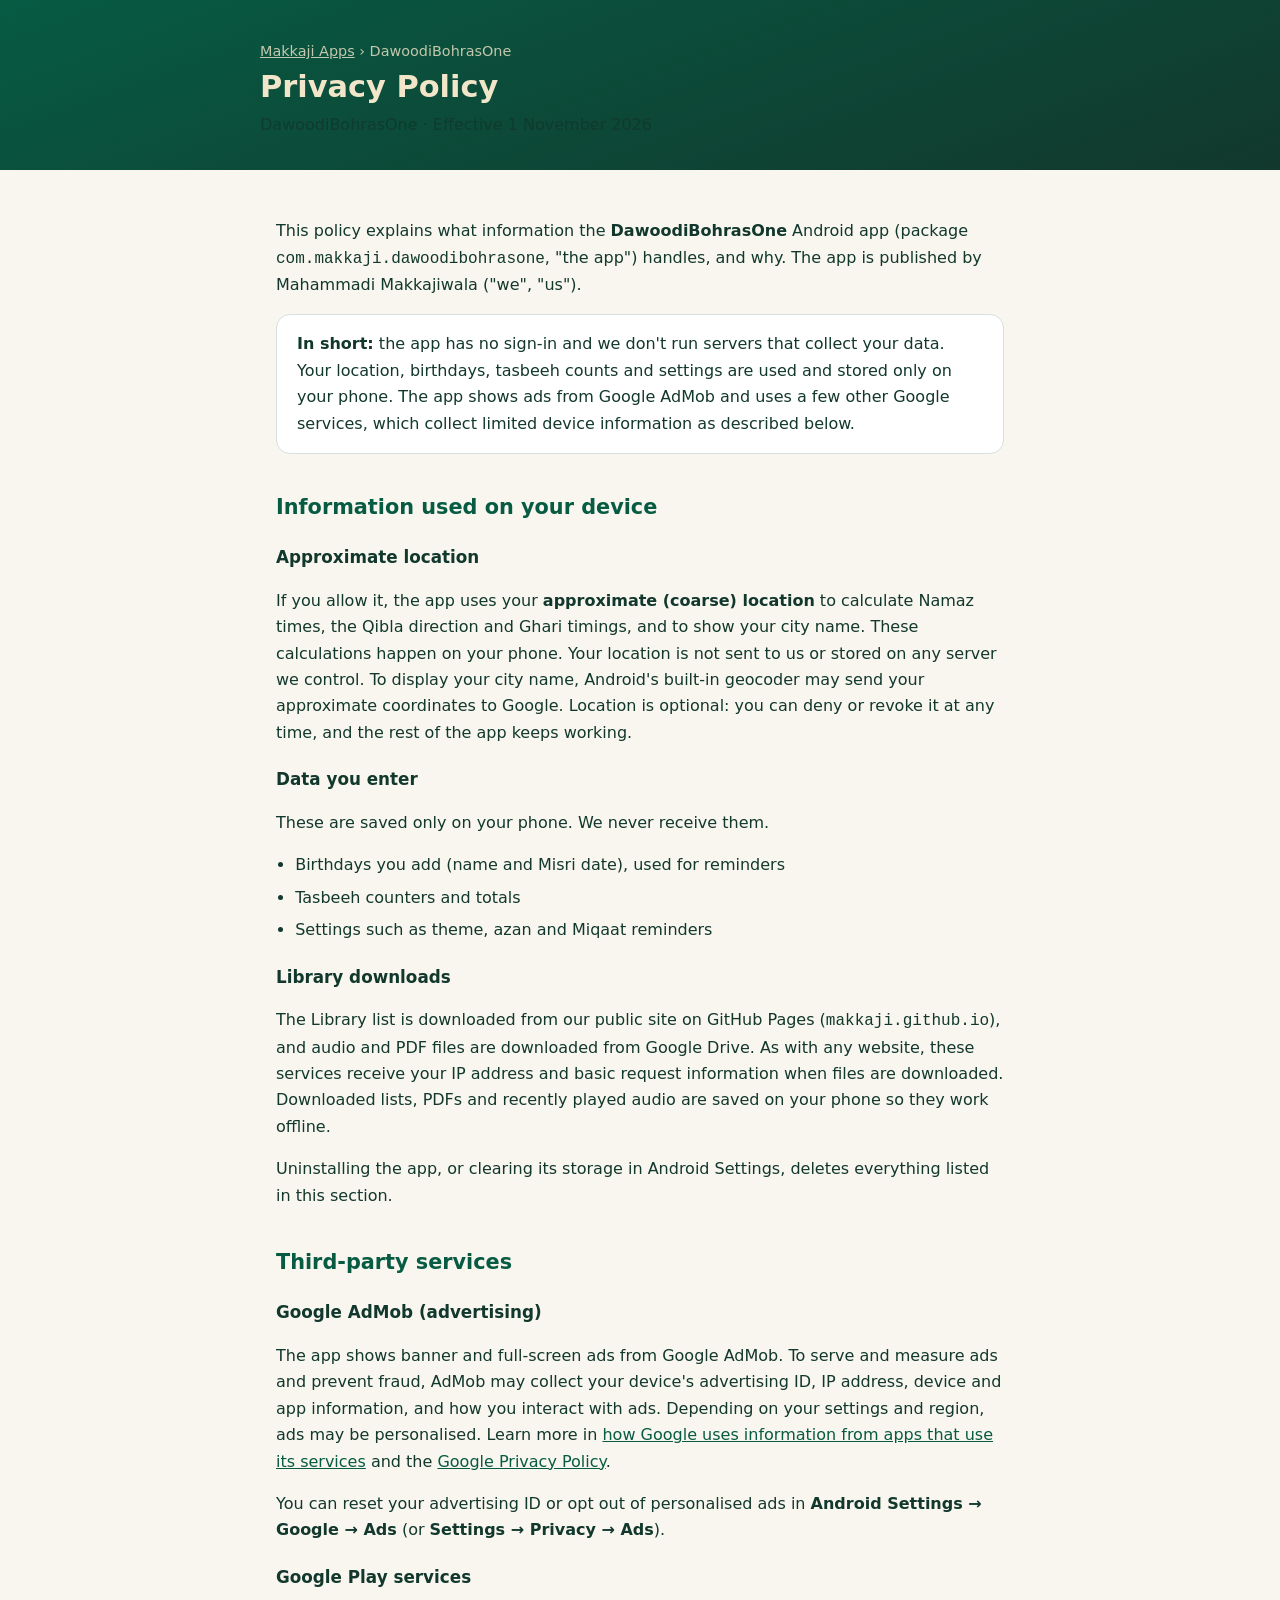
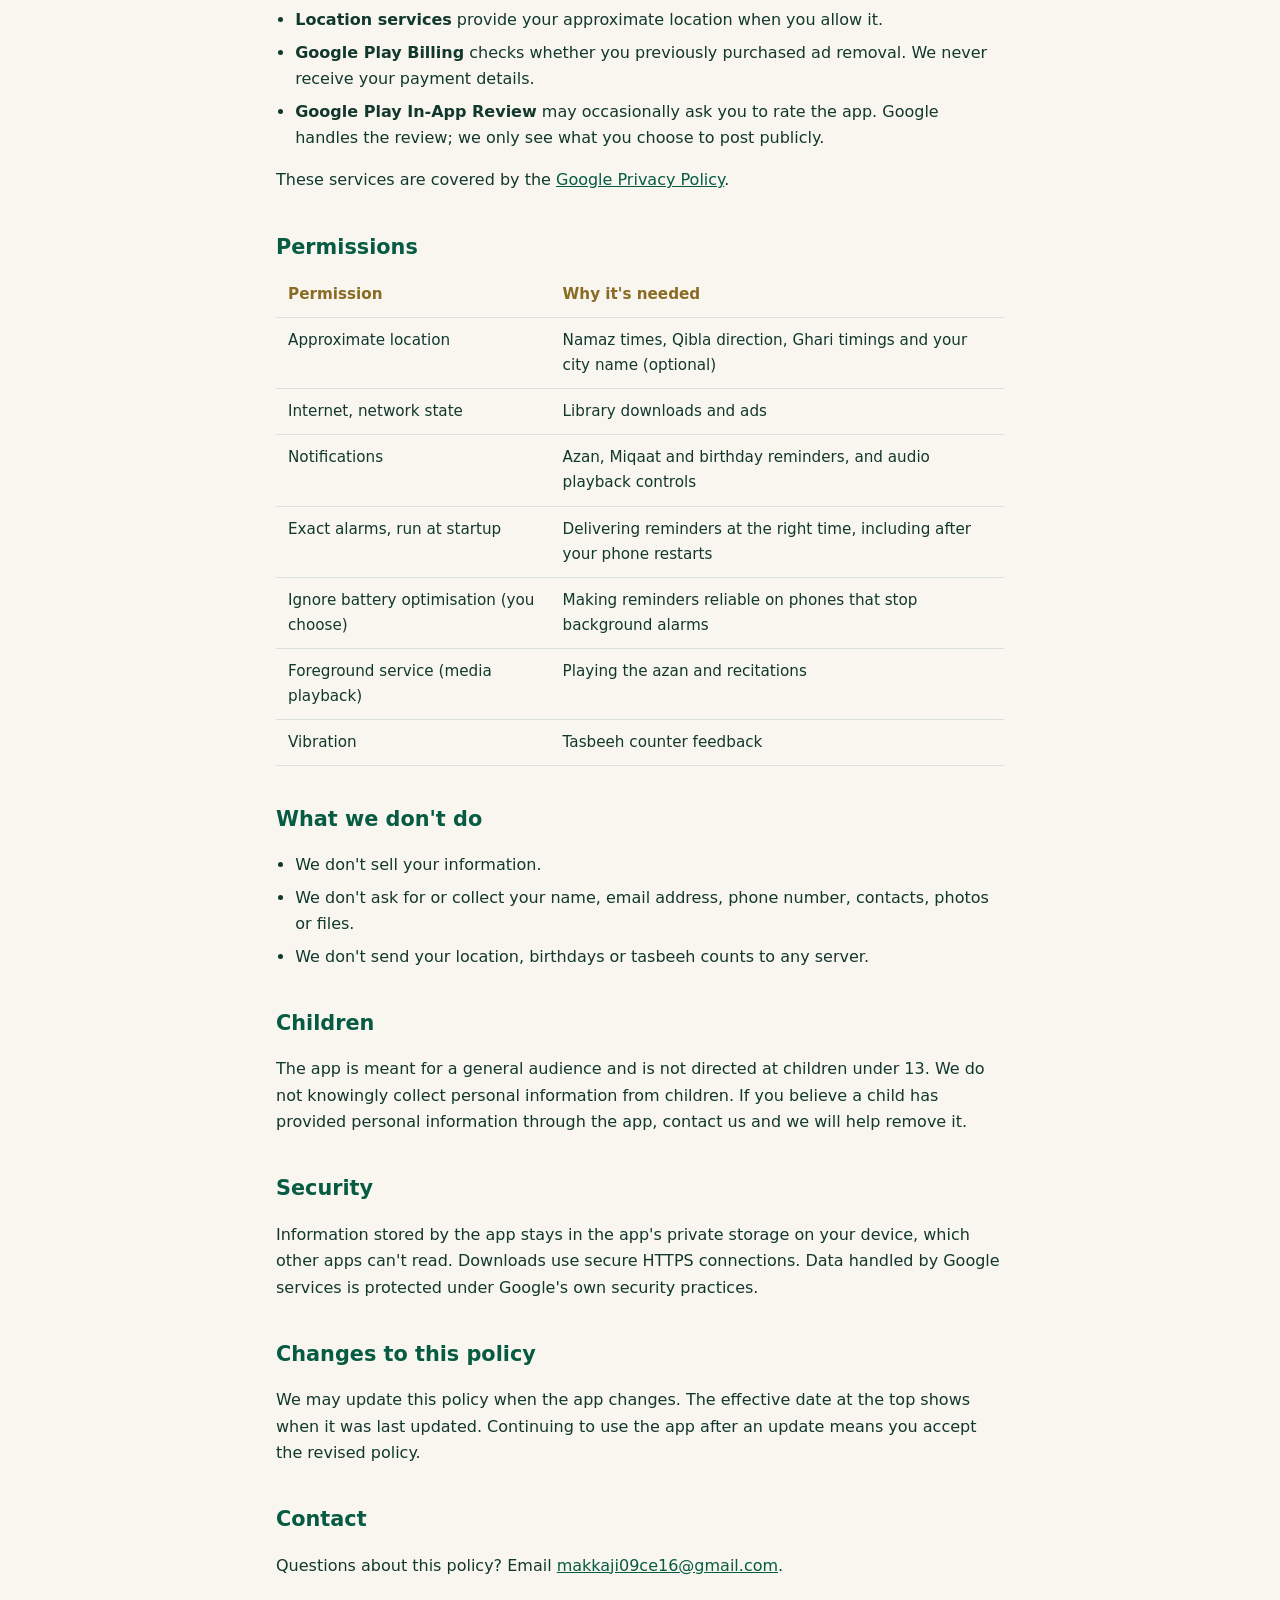
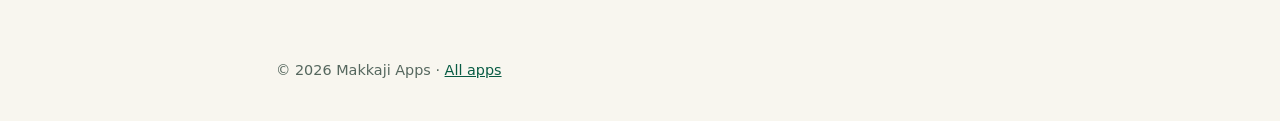
==== dawoodibohrasone/privacy-policy/index.html @ fe1853b0 "init" ====
<!doctype html>
<html lang="en">
<head>
  <meta charset="utf-8">
  <meta name="viewport" content="width=device-width, initial-scale=1">
  <title>Privacy Policy – DawoodiBohrasOne</title>
  <meta name="description" content="Privacy policy for the DawoodiBohrasOne Android app.">
  <link rel="stylesheet" href="../../assets/style.css">
</head>
<body>
  <header>
    <div class="wrap">
      <div class="crumb"><a href="../../">Makkaji Apps</a> › DawoodiBohrasOne</div>
      <h1>Privacy Policy</h1>
      <p>DawoodiBohrasOne · Effective 1 November 2026</p>
    </div>
  </header>

  <main>
    <p>
      This policy explains what information the <strong>DawoodiBohrasOne</strong> Android app
      (package <code>com.makkaji.dawoodibohrasone</code>, "the app") handles, and why. The app is
      published by Mahammadi Makkajiwala ("we", "us").
    </p>

    <div class="card">
      <strong>In short:</strong> the app has no sign-in and we don't run servers that collect your data.
      Your location, birthdays, tasbeeh counts and settings are used and stored only on your phone.
      The app shows ads from Google AdMob and uses a few other Google services, which collect limited
      device information as described below.
    </div>

    <h2>Information used on your device</h2>

    <h3>Approximate location</h3>
    <p>
      If you allow it, the app uses your <strong>approximate (coarse) location</strong> to calculate Namaz
      times, the Qibla direction and Ghari timings, and to show your city name. These calculations happen
      on your phone. Your location is not sent to us or stored on any server we control. To display your
      city name, Android's built-in geocoder may send your approximate coordinates to Google. Location is
      optional: you can deny or revoke it at any time, and the rest of the app keeps working.
    </p>

    <h3>Data you enter</h3>
    <p>These are saved only on your phone. We never receive them.</p>
    <ul>
      <li>Birthdays you add (name and Misri date), used for reminders</li>
      <li>Tasbeeh counters and totals</li>
      <li>Settings such as theme, azan and Miqaat reminders</li>
    </ul>

    <h3>Library downloads</h3>
    <p>
      The Library list is downloaded from our public site on GitHub Pages
      (<code>makkaji.github.io</code>), and audio and PDF files are downloaded from Google Drive. As with
      any website, these services receive your IP address and basic request information when files are
      downloaded. Downloaded lists, PDFs and recently played audio are saved on your phone so they work
      offline.
    </p>

    <p>
      Uninstalling the app, or clearing its storage in Android Settings, deletes everything listed in this
      section.
    </p>

    <h2>Third-party services</h2>

    <h3>Google AdMob (advertising)</h3>
    <p>
      The app shows banner and full-screen ads from Google AdMob. To serve and measure ads and prevent
      fraud, AdMob may collect your device's advertising ID, IP address, device and app information, and
      how you interact with ads. Depending on your settings and region, ads may be personalised. Learn more
      in <a href="https://policies.google.com/technologies/ads">how Google uses information from apps that use its services</a>
      and the <a href="https://policies.google.com/privacy">Google Privacy Policy</a>.
    </p>
    <p>
      You can reset your advertising ID or opt out of personalised ads in
      <strong>Android Settings → Google → Ads</strong> (or <strong>Settings → Privacy → Ads</strong>).
    </p>

    <h3>Google Play services</h3>
    <ul>
      <li><strong>Location services</strong> provide your approximate location when you allow it.</li>
      <li><strong>Google Play Billing</strong> checks whether you previously purchased ad removal. We never receive your payment details.</li>
      <li><strong>Google Play In-App Review</strong> may occasionally ask you to rate the app. Google handles the review; we only see what you choose to post publicly.</li>
    </ul>
    <p>These services are covered by the <a href="https://policies.google.com/privacy">Google Privacy Policy</a>.</p>

    <h2>Permissions</h2>
    <div class="table-wrap">
      <table>
        <tr><th>Permission</th><th>Why it's needed</th></tr>
        <tr><td>Approximate location</td><td>Namaz times, Qibla direction, Ghari timings and your city name (optional)</td></tr>
        <tr><td>Internet, network state</td><td>Library downloads and ads</td></tr>
        <tr><td>Notifications</td><td>Azan, Miqaat and birthday reminders, and audio playback controls</td></tr>
        <tr><td>Exact alarms, run at startup</td><td>Delivering reminders at the right time, including after your phone restarts</td></tr>
        <tr><td>Ignore battery optimisation (you choose)</td><td>Making reminders reliable on phones that stop background alarms</td></tr>
        <tr><td>Foreground service (media playback)</td><td>Playing the azan and recitations</td></tr>
        <tr><td>Vibration</td><td>Tasbeeh counter feedback</td></tr>
      </table>
    </div>

    <h2>What we don't do</h2>
    <ul>
      <li>We don't sell your information.</li>
      <li>We don't ask for or collect your name, email address, phone number, contacts, photos or files.</li>
      <li>We don't send your location, birthdays or tasbeeh counts to any server.</li>
    </ul>

    <h2>Children</h2>
    <p>
      The app is meant for a general audience and is not directed at children under 13. We do not
      knowingly collect personal information from children. If you believe a child has provided
      personal information through the app, contact us and we will help remove it.
    </p>

    <h2>Security</h2>
    <p>
      Information stored by the app stays in the app's private storage on your device, which other apps
      can't read. Downloads use secure HTTPS connections. Data handled by Google services is protected
      under Google's own security practices.
    </p>

    <h2>Changes to this policy</h2>
    <p>
      We may update this policy when the app changes. The effective date at the top shows when it was
      last updated. Continuing to use the app after an update means you accept the revised policy.
    </p>

    <h2>Contact</h2>
    <p>
      Questions about this policy? Email <a href="mailto:makkaji09ce16@gmail.com">makkaji09ce16@gmail.com</a>.
    </p>
  </main>

  <footer>© 2026 Makkaji Apps · <a href="../../">All apps</a></footer>
</body>
</html>
---- assets/style.css ----
:root {
  --bg: #f8f6ef;
  --surface: #ffffff;
  --text: #12382d;
  --muted: #55675e;
  --border: #d7e0dc;
  --accent: #075b43;
  --gold: #8a6b23;
}
@media (prefers-color-scheme: dark) {
  :root:not([data-theme="light"]) {
    --bg: #101a16;
    --surface: #192720;
    --text: #f3f5f1;
    --muted: #b7c7be;
    --border: #3a4b43;
    --accent: #69c5a0;
    --gold: #e0be70;
  }
}
* { box-sizing: border-box; }
body {
  margin: 0;
  background: var(--bg);
  color: var(--text);
  font: 16px/1.65 system-ui, -apple-system, "Segoe UI", Roboto, sans-serif;
}
header {
  background: linear-gradient(160deg, #075b43, #12382d);
  color: #f1e6c9;
  padding: 40px 16px 32px;
}
header .wrap, main { max-width: 760px; margin: 0 auto; }
header a { color: #f1e6c9; }
header h1 { margin: 4px 0 6px; font-size: 1.9rem; line-height: 1.25; }
header p { margin: 0; opacity: 0.85; }
.crumb { font-size: 0.9rem; opacity: 0.8; }
main { padding: 32px 16px 64px; }
h2 { margin: 36px 0 8px; font-size: 1.3rem; color: var(--accent); }
h3 { margin: 20px 0 4px; font-size: 1.05rem; }
p, li { color: var(--text); }
.muted { color: var(--muted); }
a { color: var(--accent); }
ul { padding-left: 1.2rem; }
li { margin: 6px 0; }
.card {
  background: var(--surface);
  border: 1px solid var(--border);
  border-radius: 14px;
  padding: 16px 20px;
  margin: 16px 0;
}
.table-wrap { overflow-x: auto; }
table { width: 100%; border-collapse: collapse; font-size: 0.95rem; }
th, td { text-align: left; padding: 10px 12px; border-bottom: 1px solid var(--border); vertical-align: top; }
th { color: var(--gold); font-weight: 600; }
footer { max-width: 760px; margin: 0 auto; padding: 0 16px 40px; font-size: 0.9rem; color: var(--muted); }
.apps { list-style: none; padding: 0; }
.apps li { margin: 0; }
.apps .card h3 { margin-top: 0; }
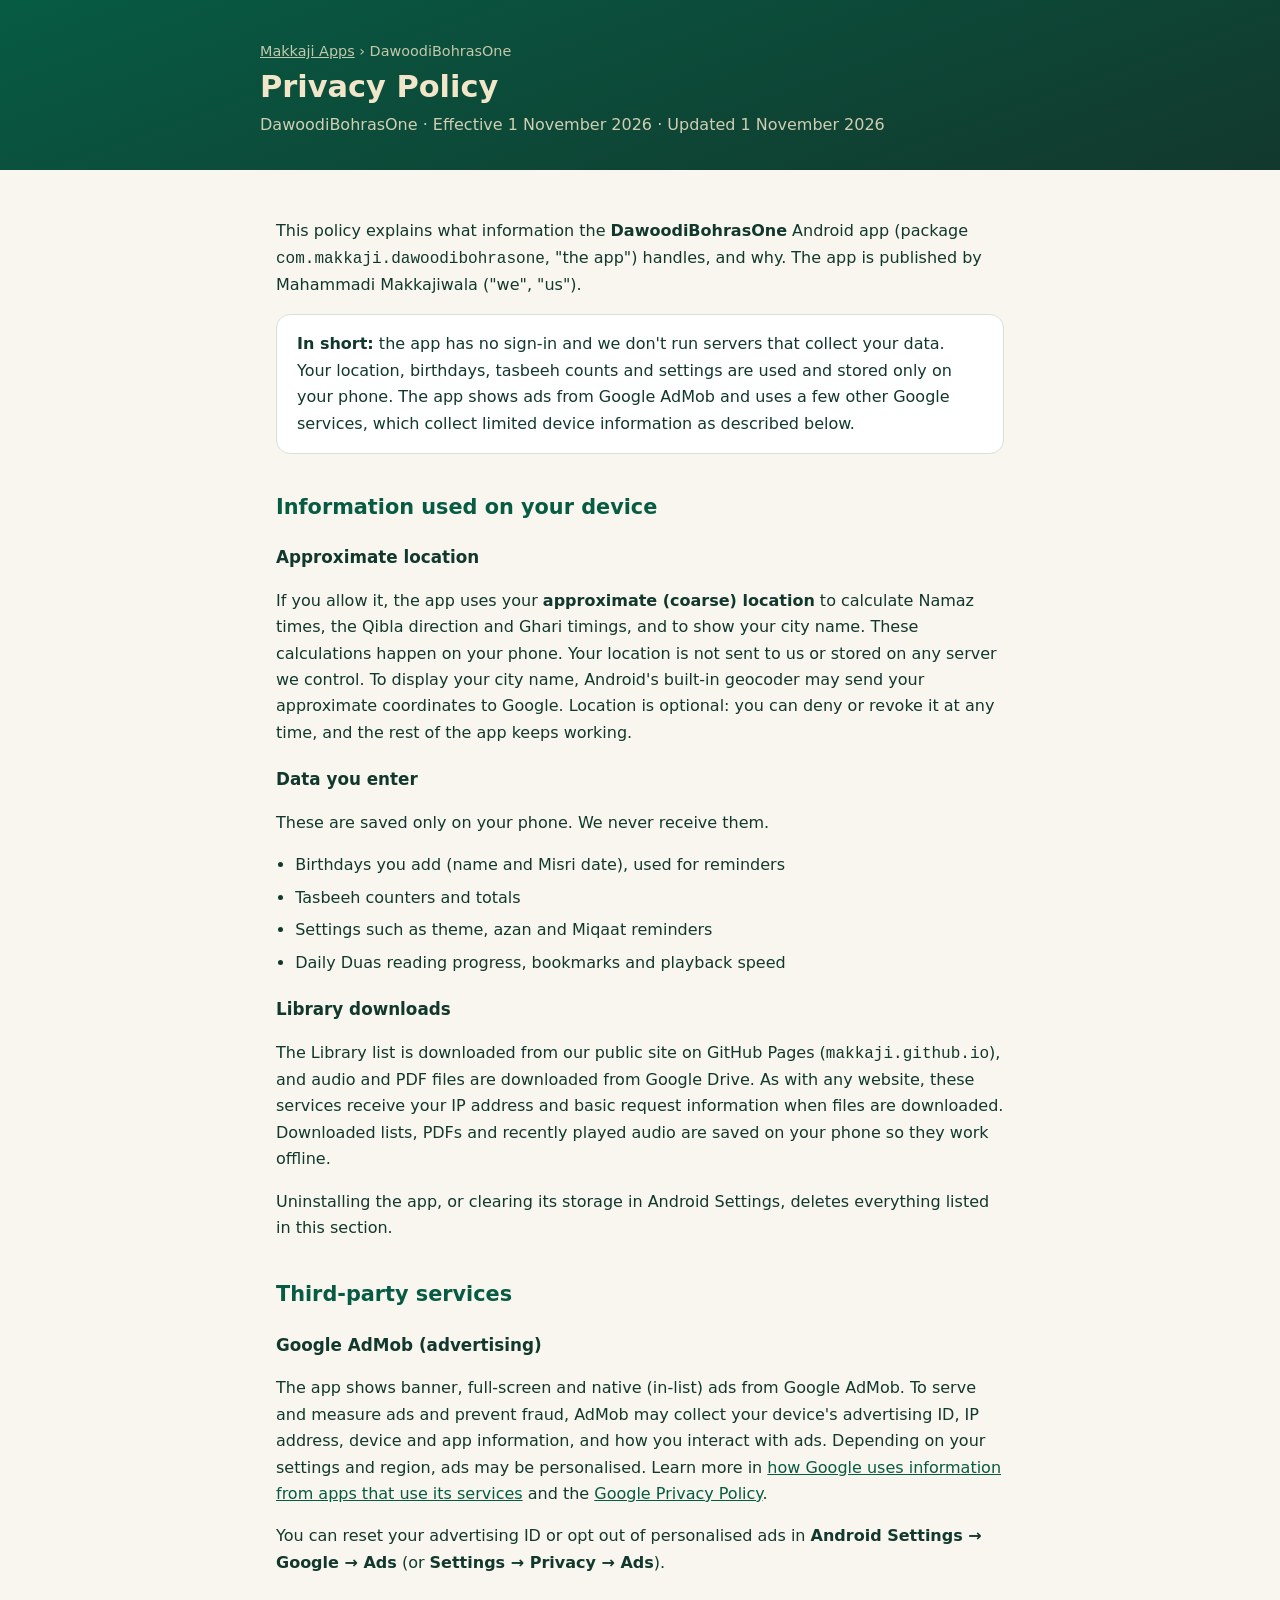
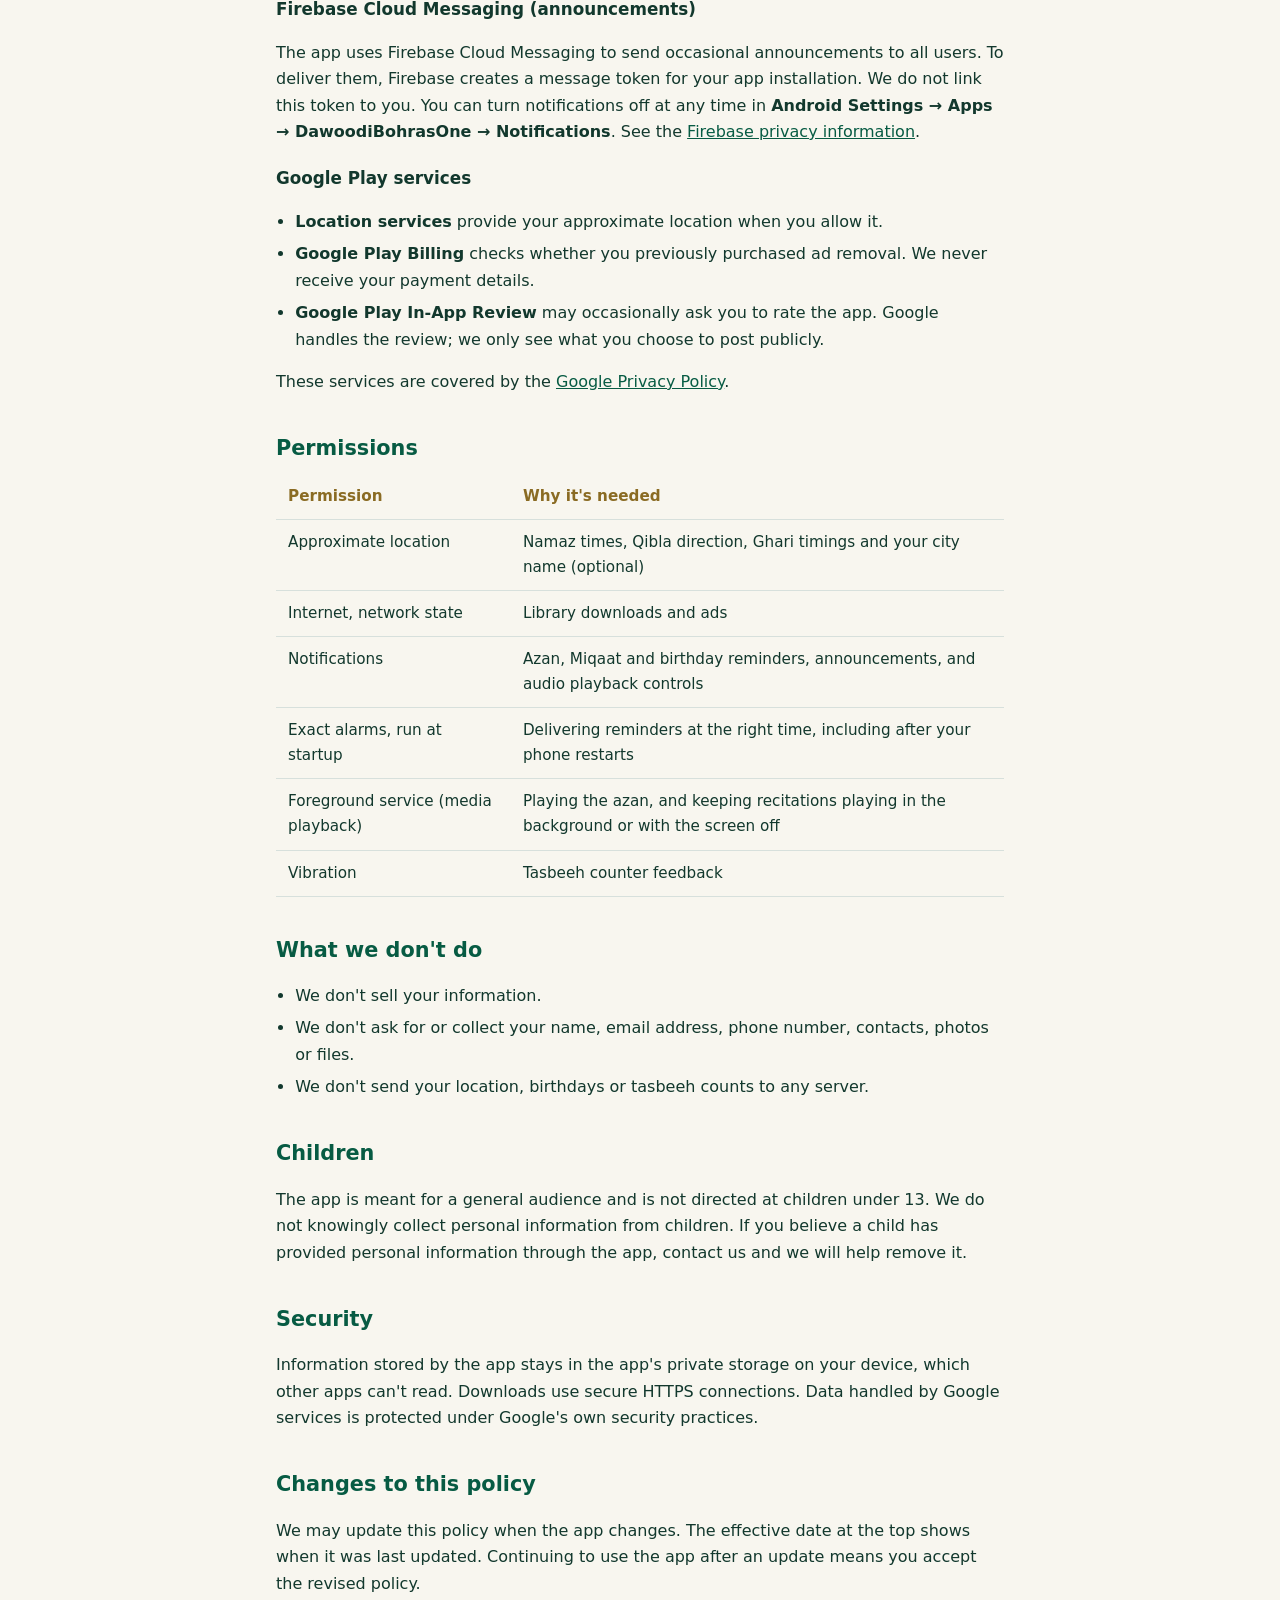
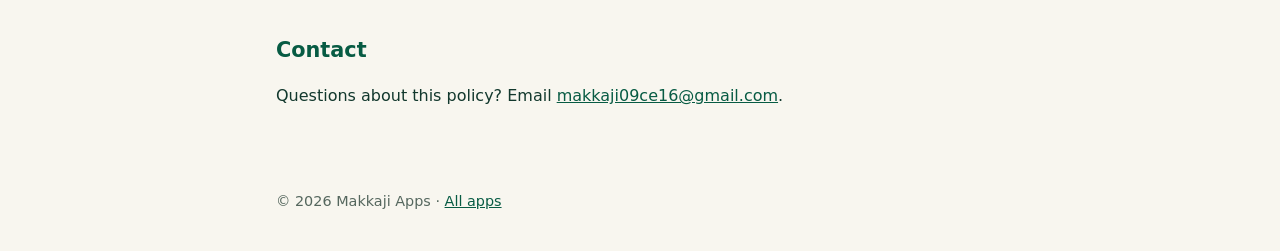
==== commit cb679987: "updated" ====
--- a/dawoodibohrasone/privacy-policy/index.html
+++ b/dawoodibohrasone/privacy-policy/index.html
@@ -12,7 +12,7 @@
     <div class="wrap">
       <div class="crumb"><a href="../../">Makkaji Apps</a> › DawoodiBohrasOne</div>
       <h1>Privacy Policy</h1>
-      <p>DawoodiBohrasOne · Effective 1 November 2026</p>
+      <p>DawoodiBohrasOne · Effective 1 November 2026 · Updated 1 November 2026</p>
     </div>
   </header>
 
@@ -47,6 +47,7 @@
       <li>Birthdays you add (name and Misri date), used for reminders</li>
       <li>Tasbeeh counters and totals</li>
       <li>Settings such as theme, azan and Miqaat reminders</li>
+      <li>Daily Duas reading progress, bookmarks and playback speed</li>
     </ul>
 
     <h3>Library downloads</h3>
@@ -67,7 +68,7 @@
 
     <h3>Google AdMob (advertising)</h3>
     <p>
-      The app shows banner and full-screen ads from Google AdMob. To serve and measure ads and prevent
+      The app shows banner, full-screen and native (in-list) ads from Google AdMob. To serve and measure ads and prevent
       fraud, AdMob may collect your device's advertising ID, IP address, device and app information, and
       how you interact with ads. Depending on your settings and region, ads may be personalised. Learn more
       in <a href="https://policies.google.com/technologies/ads">how Google uses information from apps that use its services</a>
@@ -76,6 +77,15 @@
     <p>
       You can reset your advertising ID or opt out of personalised ads in
       <strong>Android Settings → Google → Ads</strong> (or <strong>Settings → Privacy → Ads</strong>).
+    </p>
+
+    <h3>Firebase Cloud Messaging (announcements)</h3>
+    <p>
+      The app uses Firebase Cloud Messaging to send occasional announcements to all users. To deliver
+      them, Firebase creates a message token for your app installation. We do not link this token to
+      you. You can turn notifications off at any time in
+      <strong>Android Settings → Apps → DawoodiBohrasOne → Notifications</strong>. See the
+      <a href="https://firebase.google.com/support/privacy">Firebase privacy information</a>.
     </p>
 
     <h3>Google Play services</h3>
@@ -92,10 +102,9 @@
         <tr><th>Permission</th><th>Why it's needed</th></tr>
         <tr><td>Approximate location</td><td>Namaz times, Qibla direction, Ghari timings and your city name (optional)</td></tr>
         <tr><td>Internet, network state</td><td>Library downloads and ads</td></tr>
-        <tr><td>Notifications</td><td>Azan, Miqaat and birthday reminders, and audio playback controls</td></tr>
+        <tr><td>Notifications</td><td>Azan, Miqaat and birthday reminders, announcements, and audio playback controls</td></tr>
         <tr><td>Exact alarms, run at startup</td><td>Delivering reminders at the right time, including after your phone restarts</td></tr>
-        <tr><td>Ignore battery optimisation (you choose)</td><td>Making reminders reliable on phones that stop background alarms</td></tr>
-        <tr><td>Foreground service (media playback)</td><td>Playing the azan and recitations</td></tr>
+        <tr><td>Foreground service (media playback)</td><td>Playing the azan, and keeping recitations playing in the background or with the screen off</td></tr>
         <tr><td>Vibration</td><td>Tasbeeh counter feedback</td></tr>
       </table>
     </div>
--- a/assets/style.css
+++ b/assets/style.css
@@ -33,7 +33,7 @@
 header .wrap, main { max-width: 760px; margin: 0 auto; }
 header a { color: #f1e6c9; }
 header h1 { margin: 4px 0 6px; font-size: 1.9rem; line-height: 1.25; }
-header p { margin: 0; opacity: 0.85; }
+header p { margin: 0; color: #f1e6c9; opacity: 0.85; }
 .crumb { font-size: 0.9rem; opacity: 0.8; }
 main { padding: 32px 16px 64px; }
 h2 { margin: 36px 0 8px; font-size: 1.3rem; color: var(--accent); }
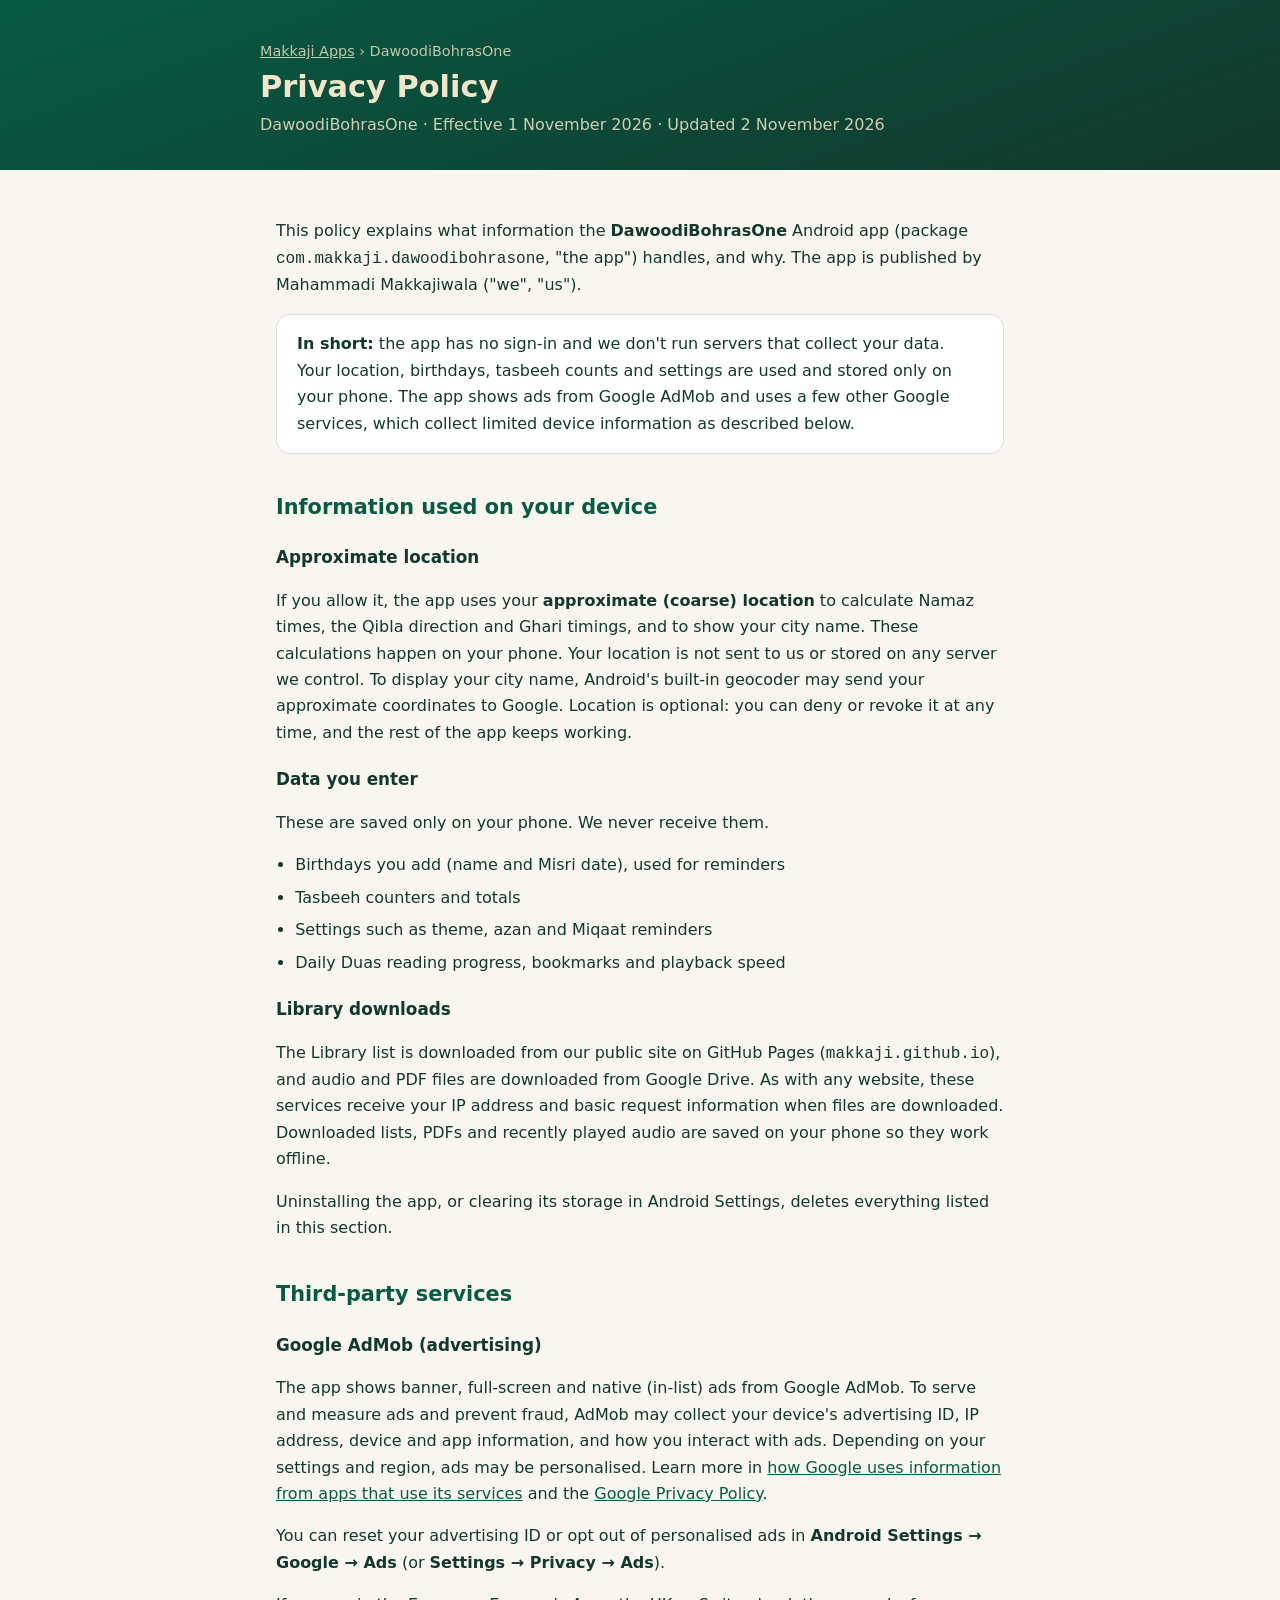
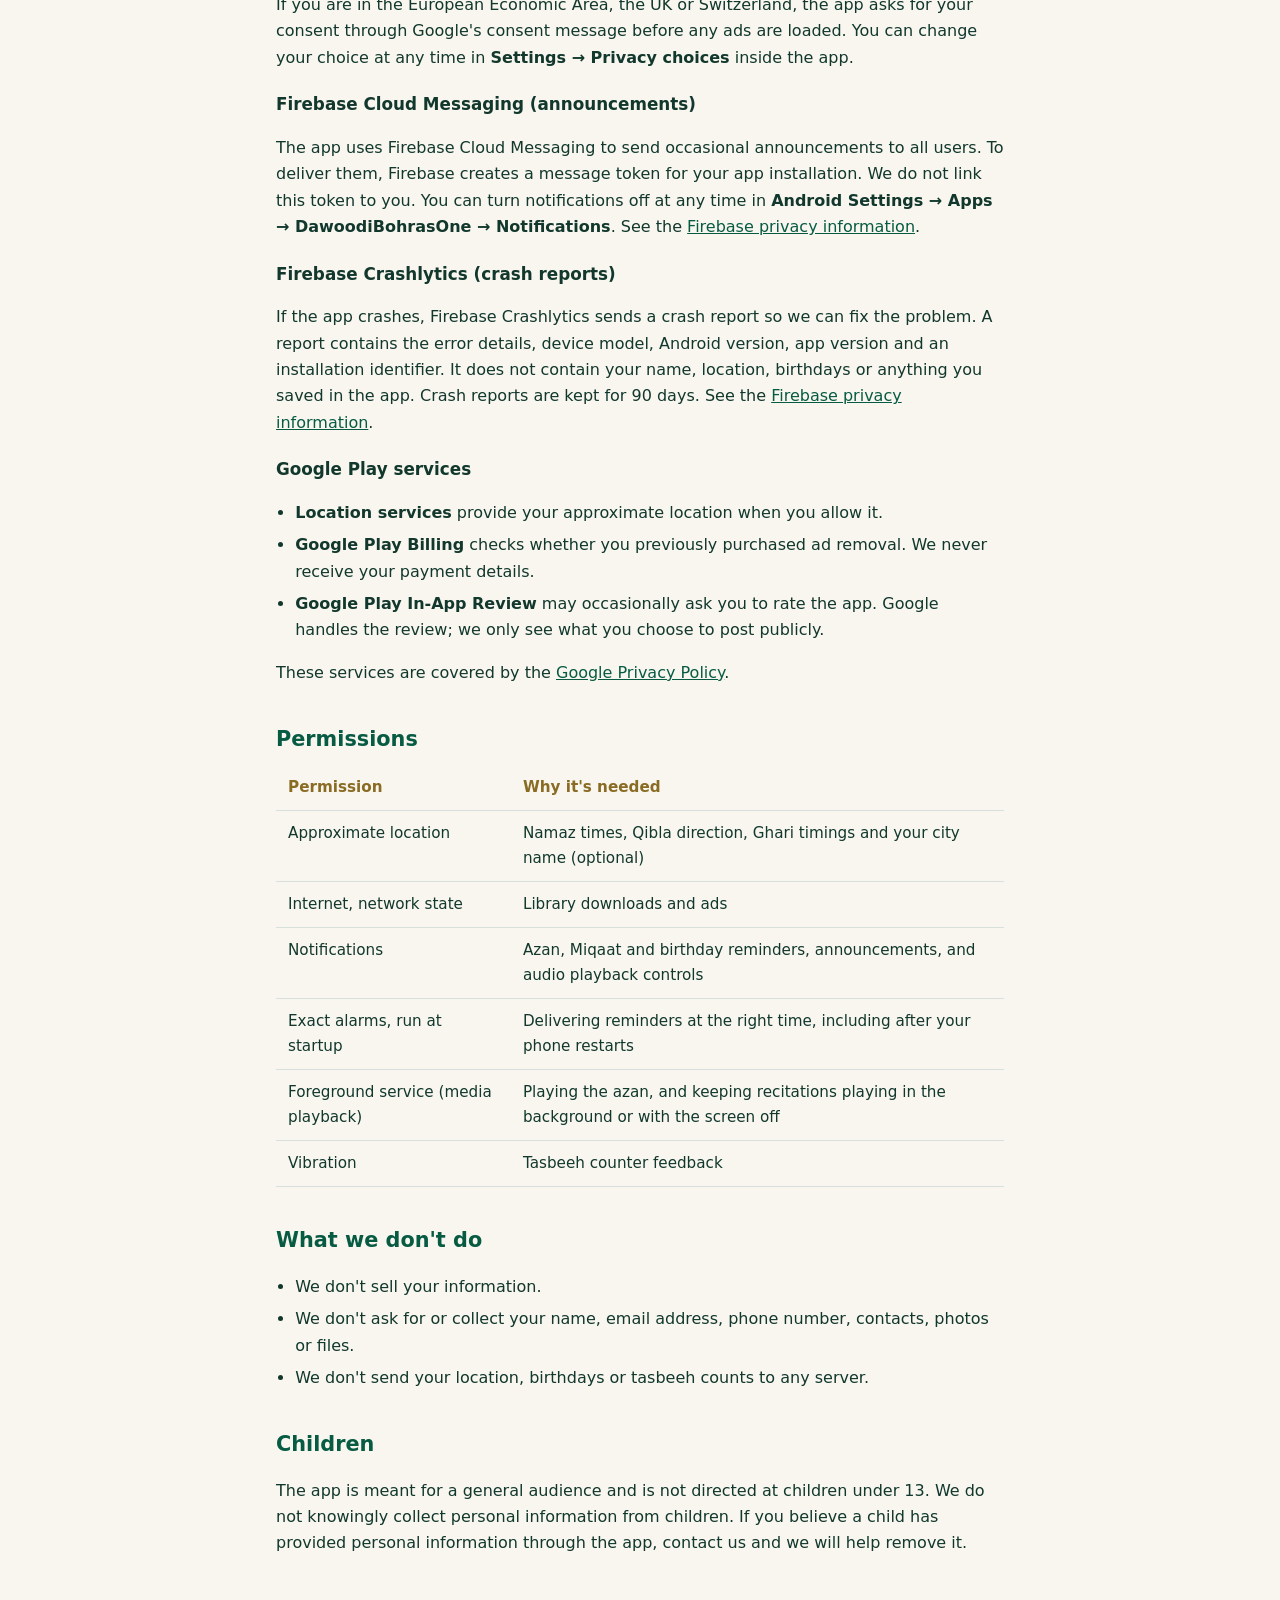
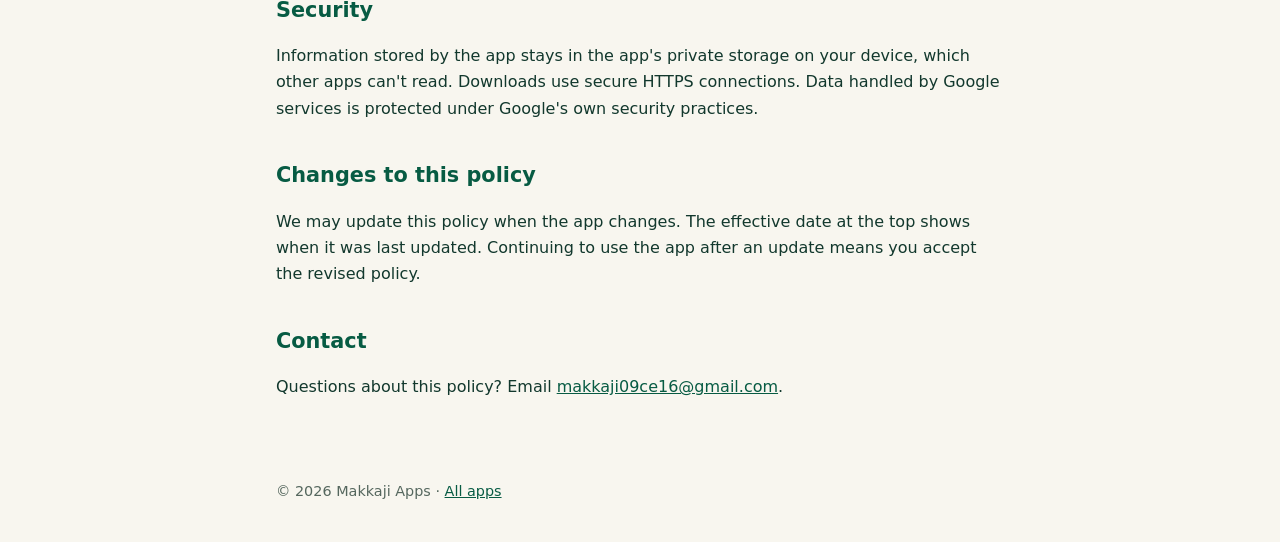
==== commit cbe976d1: "updated" ====
--- a/dawoodibohrasone/privacy-policy/index.html
+++ b/dawoodibohrasone/privacy-policy/index.html
@@ -12,7 +12,7 @@
     <div class="wrap">
       <div class="crumb"><a href="../../">Makkaji Apps</a> › DawoodiBohrasOne</div>
       <h1>Privacy Policy</h1>
-      <p>DawoodiBohrasOne · Effective 1 November 2026 · Updated 1 November 2026</p>
+      <p>DawoodiBohrasOne · Effective 1 November 2026 · Updated 2 November 2026</p>
     </div>
   </header>
 
@@ -78,6 +78,11 @@
       You can reset your advertising ID or opt out of personalised ads in
       <strong>Android Settings → Google → Ads</strong> (or <strong>Settings → Privacy → Ads</strong>).
     </p>
+    <p>
+      If you are in the European Economic Area, the UK or Switzerland, the app asks for your consent
+      through Google's consent message before any ads are loaded. You can change your choice at any time in
+      <strong>Settings → Privacy choices</strong> inside the app.
+    </p>
 
     <h3>Firebase Cloud Messaging (announcements)</h3>
     <p>
@@ -85,6 +90,15 @@
       them, Firebase creates a message token for your app installation. We do not link this token to
       you. You can turn notifications off at any time in
       <strong>Android Settings → Apps → DawoodiBohrasOne → Notifications</strong>. See the
+      <a href="https://firebase.google.com/support/privacy">Firebase privacy information</a>.
+    </p>
+
+    <h3>Firebase Crashlytics (crash reports)</h3>
+    <p>
+      If the app crashes, Firebase Crashlytics sends a crash report so we can fix the problem. A report
+      contains the error details, device model, Android version, app version and an installation
+      identifier. It does not contain your name, location, birthdays or anything you saved in the app.
+      Crash reports are kept for 90 days. See the
       <a href="https://firebase.google.com/support/privacy">Firebase privacy information</a>.
     </p>
 
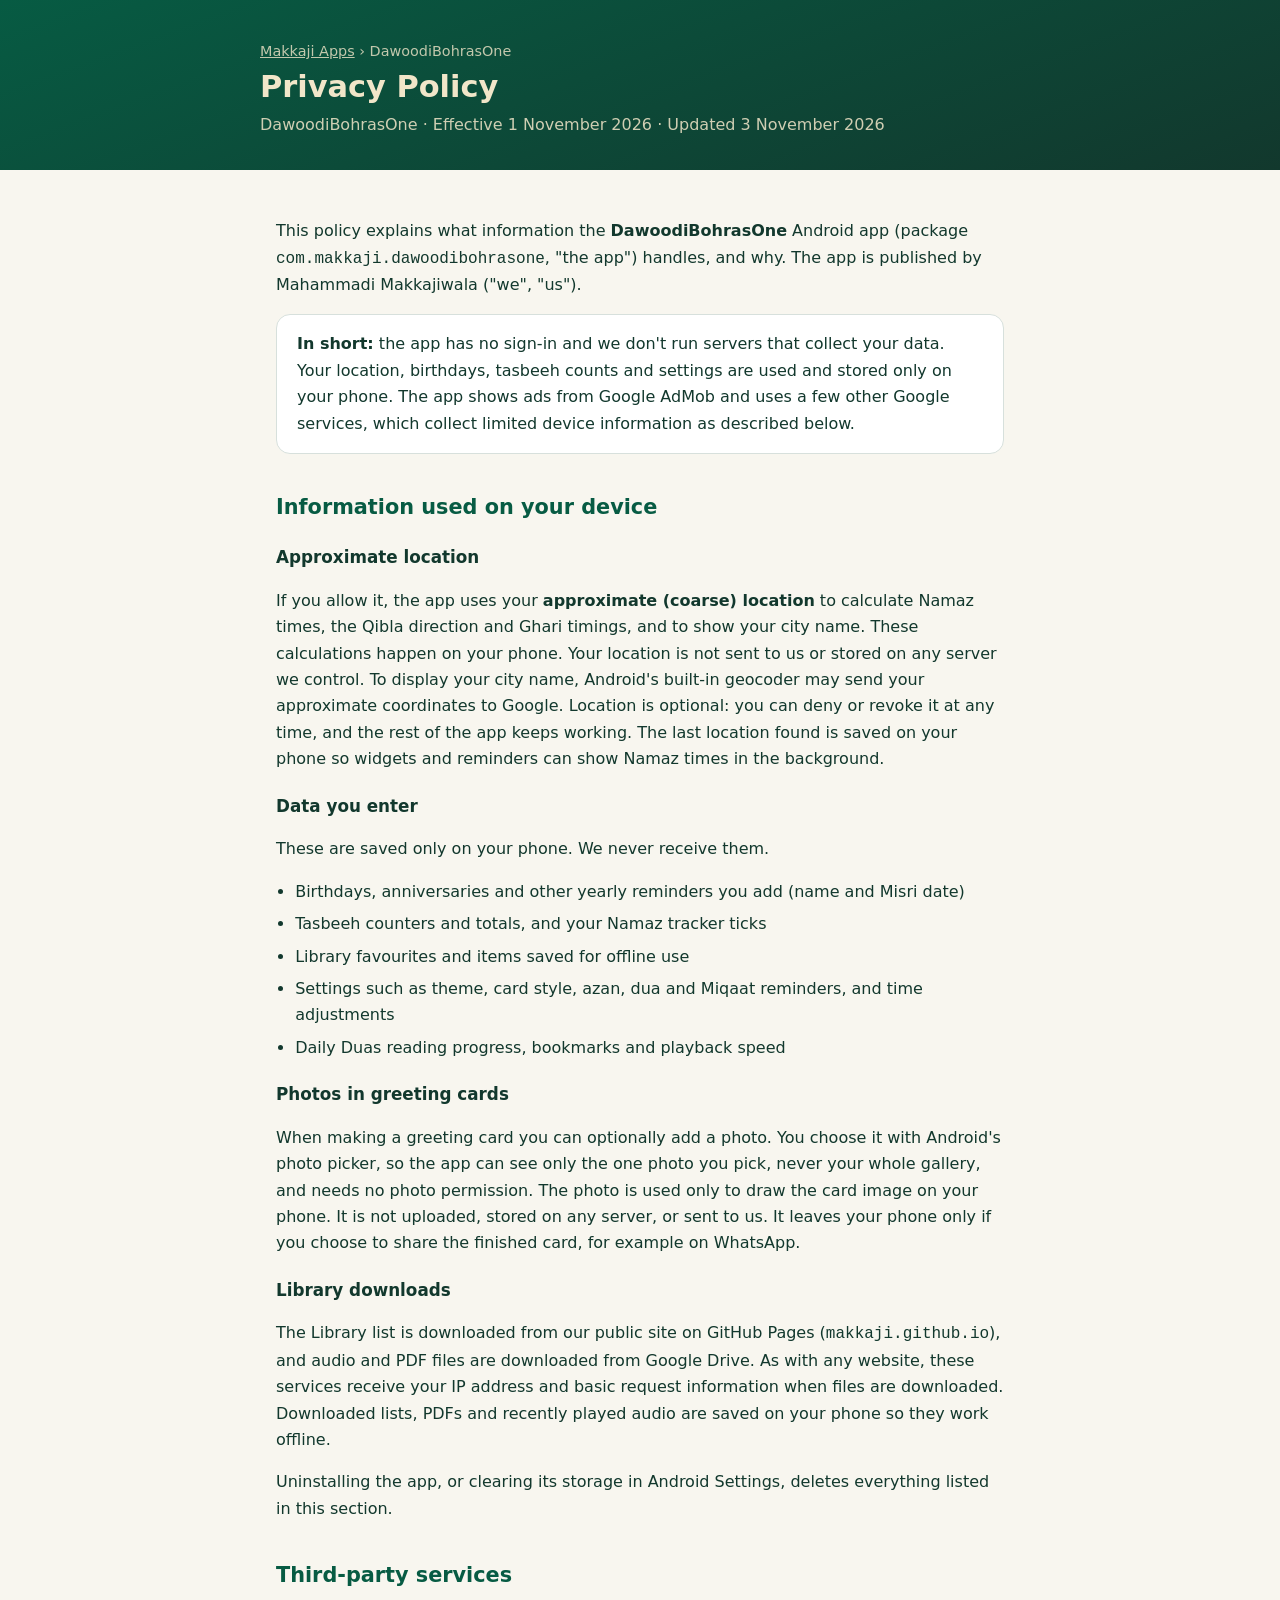
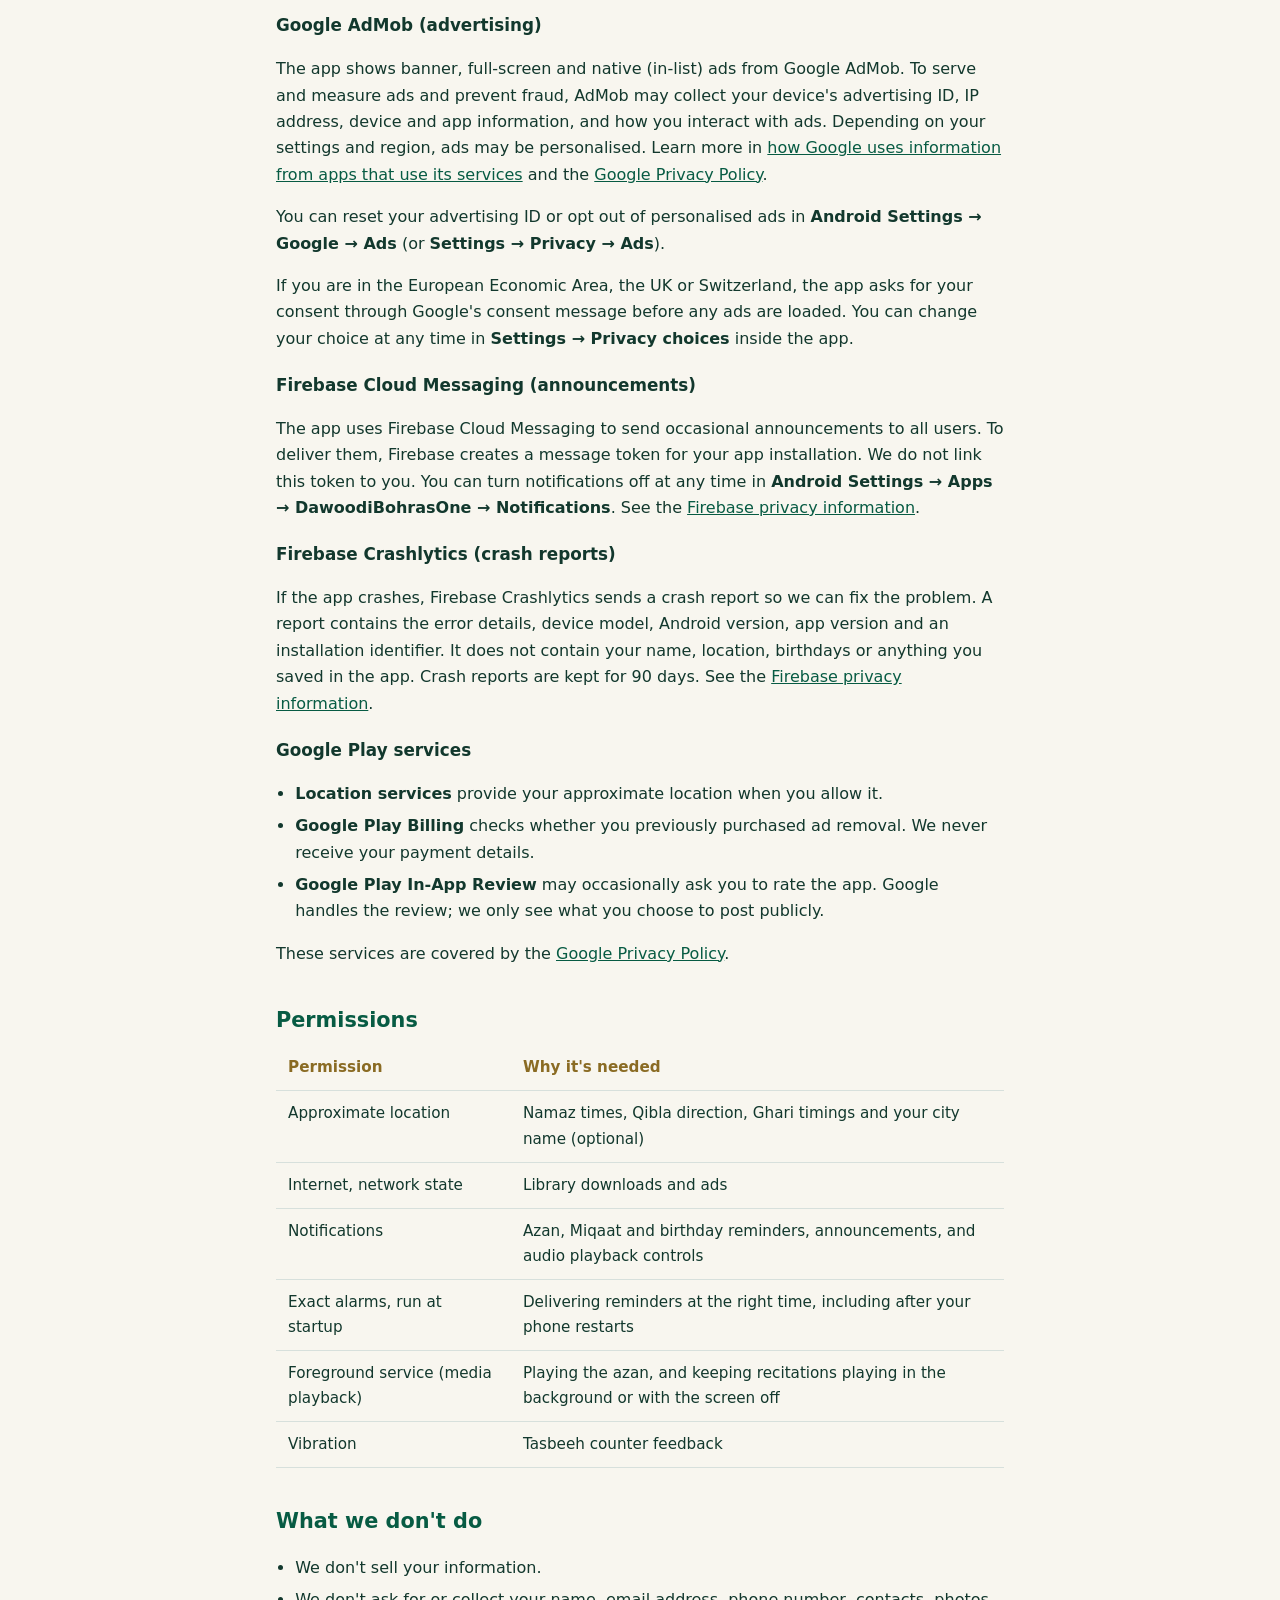
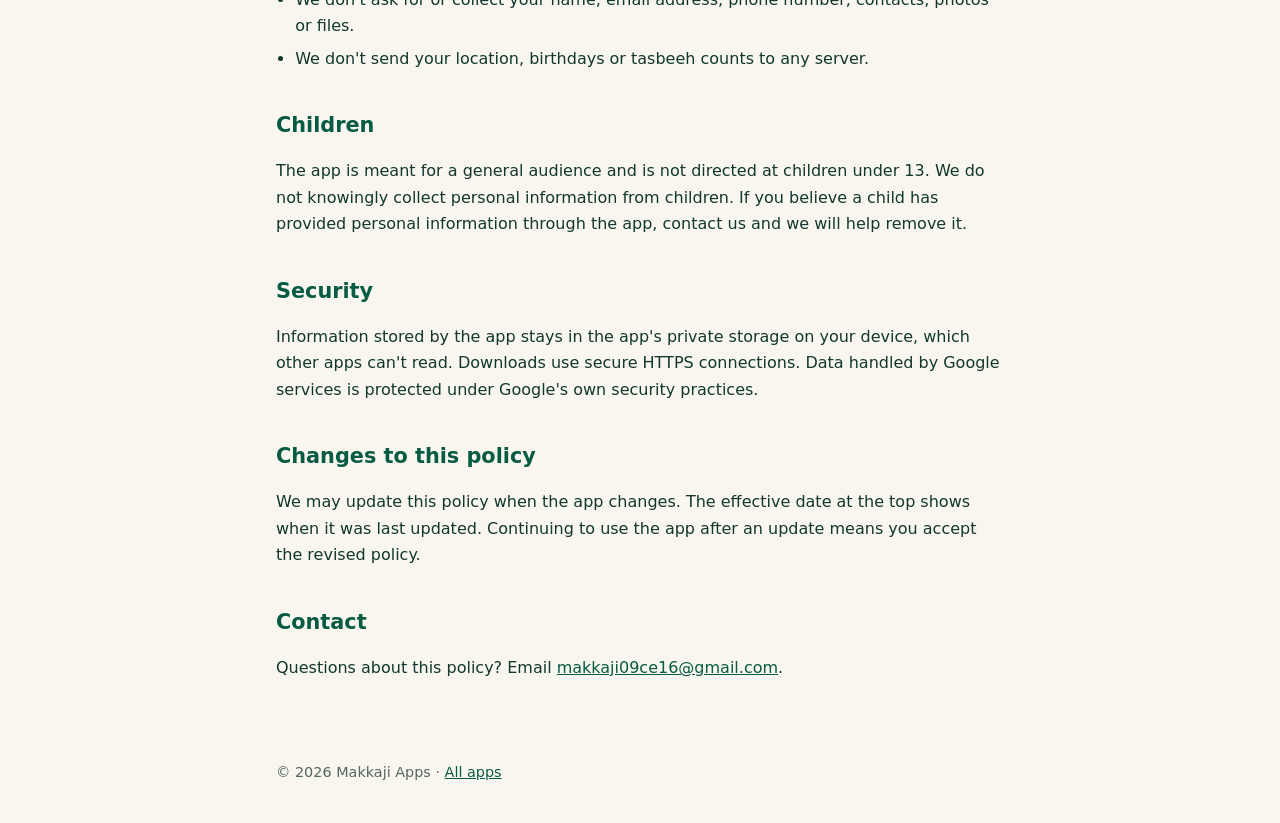
==== commit f2fe8a06: "Privacy policy: greeting card photos stay on device; update on-device data list Co-Authored-By: Clau" ====
--- a/dawoodibohrasone/privacy-policy/index.html
+++ b/dawoodibohrasone/privacy-policy/index.html
@@ -12,7 +12,7 @@
     <div class="wrap">
       <div class="crumb"><a href="../../">Makkaji Apps</a> › DawoodiBohrasOne</div>
       <h1>Privacy Policy</h1>
-      <p>DawoodiBohrasOne · Effective 1 November 2026 · Updated 2 November 2026</p>
+      <p>DawoodiBohrasOne · Effective 1 November 2026 · Updated 3 November 2026</p>
     </div>
   </header>
 
@@ -38,17 +38,28 @@
       times, the Qibla direction and Ghari timings, and to show your city name. These calculations happen
       on your phone. Your location is not sent to us or stored on any server we control. To display your
       city name, Android's built-in geocoder may send your approximate coordinates to Google. Location is
-      optional: you can deny or revoke it at any time, and the rest of the app keeps working.
+      optional: you can deny or revoke it at any time, and the rest of the app keeps working. The last
+      location found is saved on your phone so widgets and reminders can show Namaz times in the background.
     </p>
 
     <h3>Data you enter</h3>
     <p>These are saved only on your phone. We never receive them.</p>
     <ul>
-      <li>Birthdays you add (name and Misri date), used for reminders</li>
-      <li>Tasbeeh counters and totals</li>
-      <li>Settings such as theme, azan and Miqaat reminders</li>
+      <li>Birthdays, anniversaries and other yearly reminders you add (name and Misri date)</li>
+      <li>Tasbeeh counters and totals, and your Namaz tracker ticks</li>
+      <li>Library favourites and items saved for offline use</li>
+      <li>Settings such as theme, card style, azan, dua and Miqaat reminders, and time adjustments</li>
       <li>Daily Duas reading progress, bookmarks and playback speed</li>
     </ul>
+
+    <h3>Photos in greeting cards</h3>
+    <p>
+      When making a greeting card you can optionally add a photo. You choose it with Android's photo
+      picker, so the app can see only the one photo you pick, never your whole gallery, and needs no photo
+      permission. The photo is used only to draw the card image on your phone. It is not uploaded, stored on
+      any server, or sent to us. It leaves your phone only if you choose to share the finished card, for
+      example on WhatsApp.
+    </p>
 
     <h3>Library downloads</h3>
     <p>
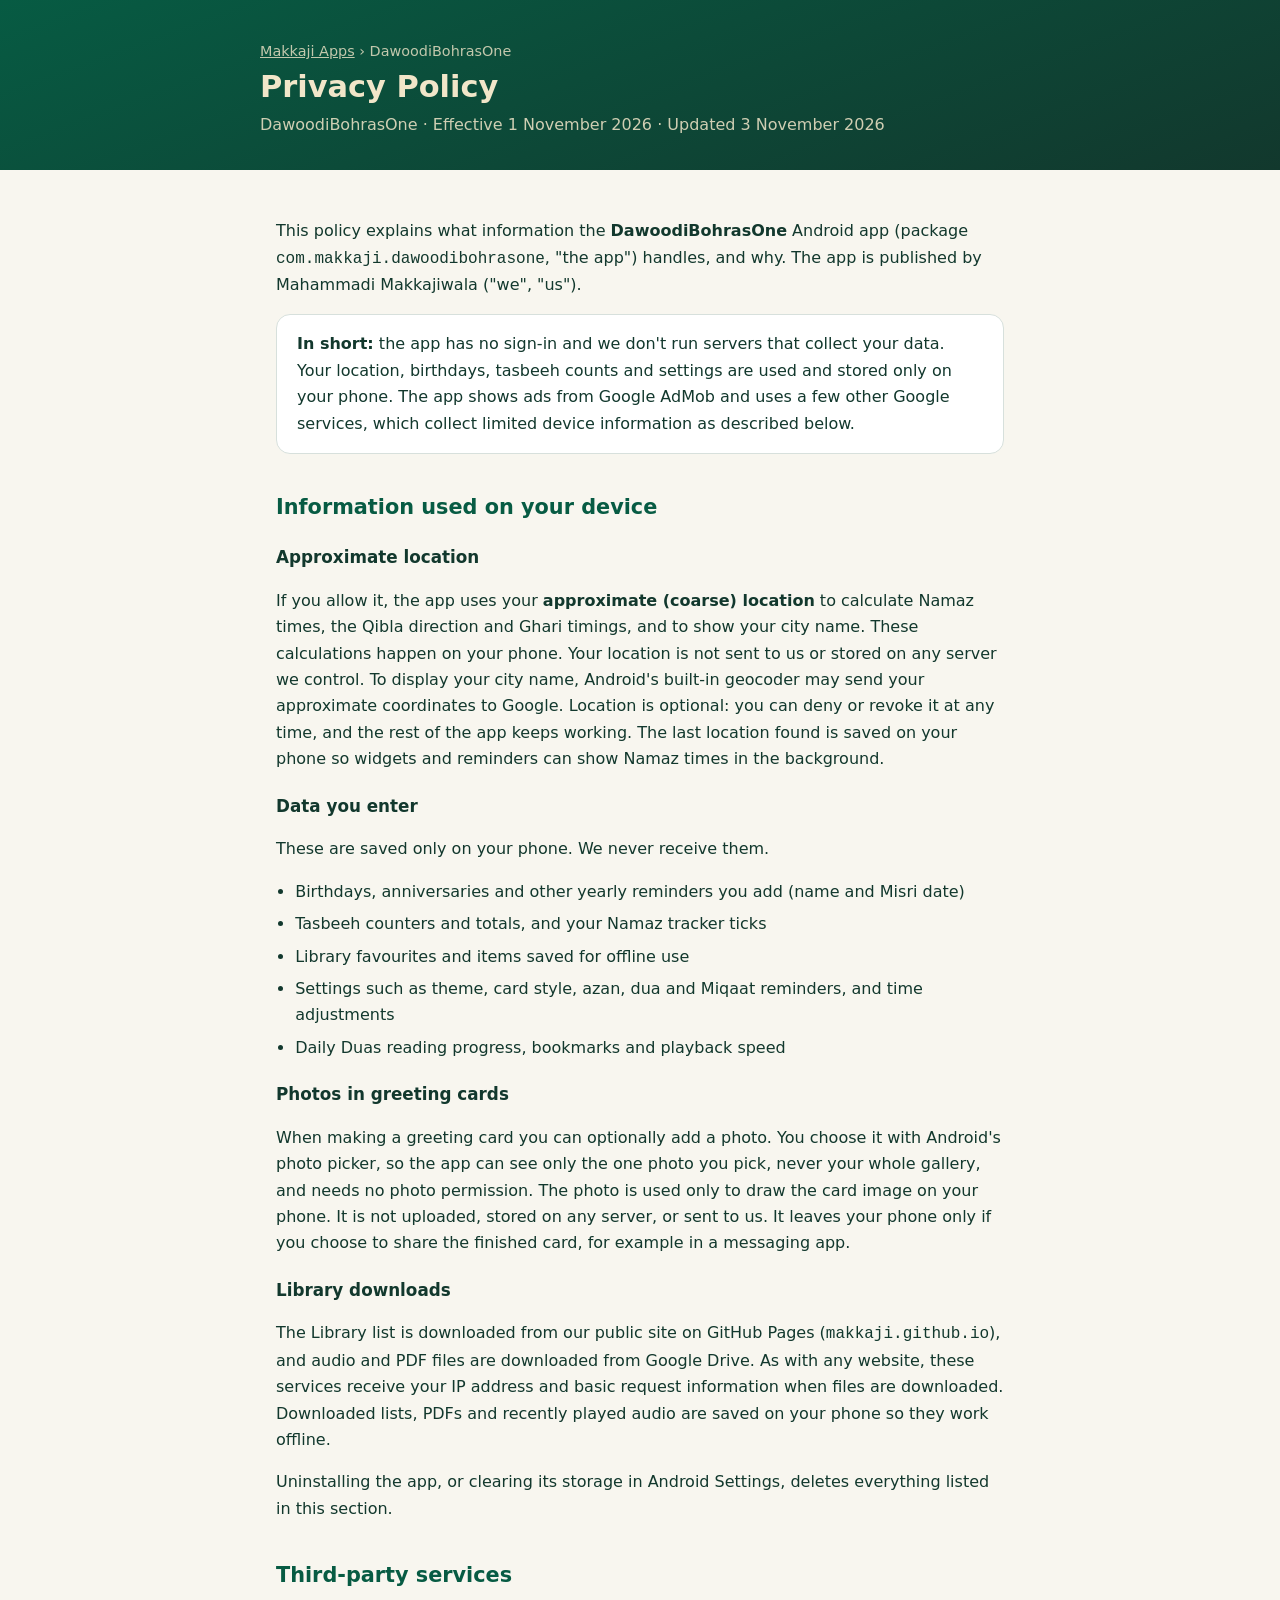
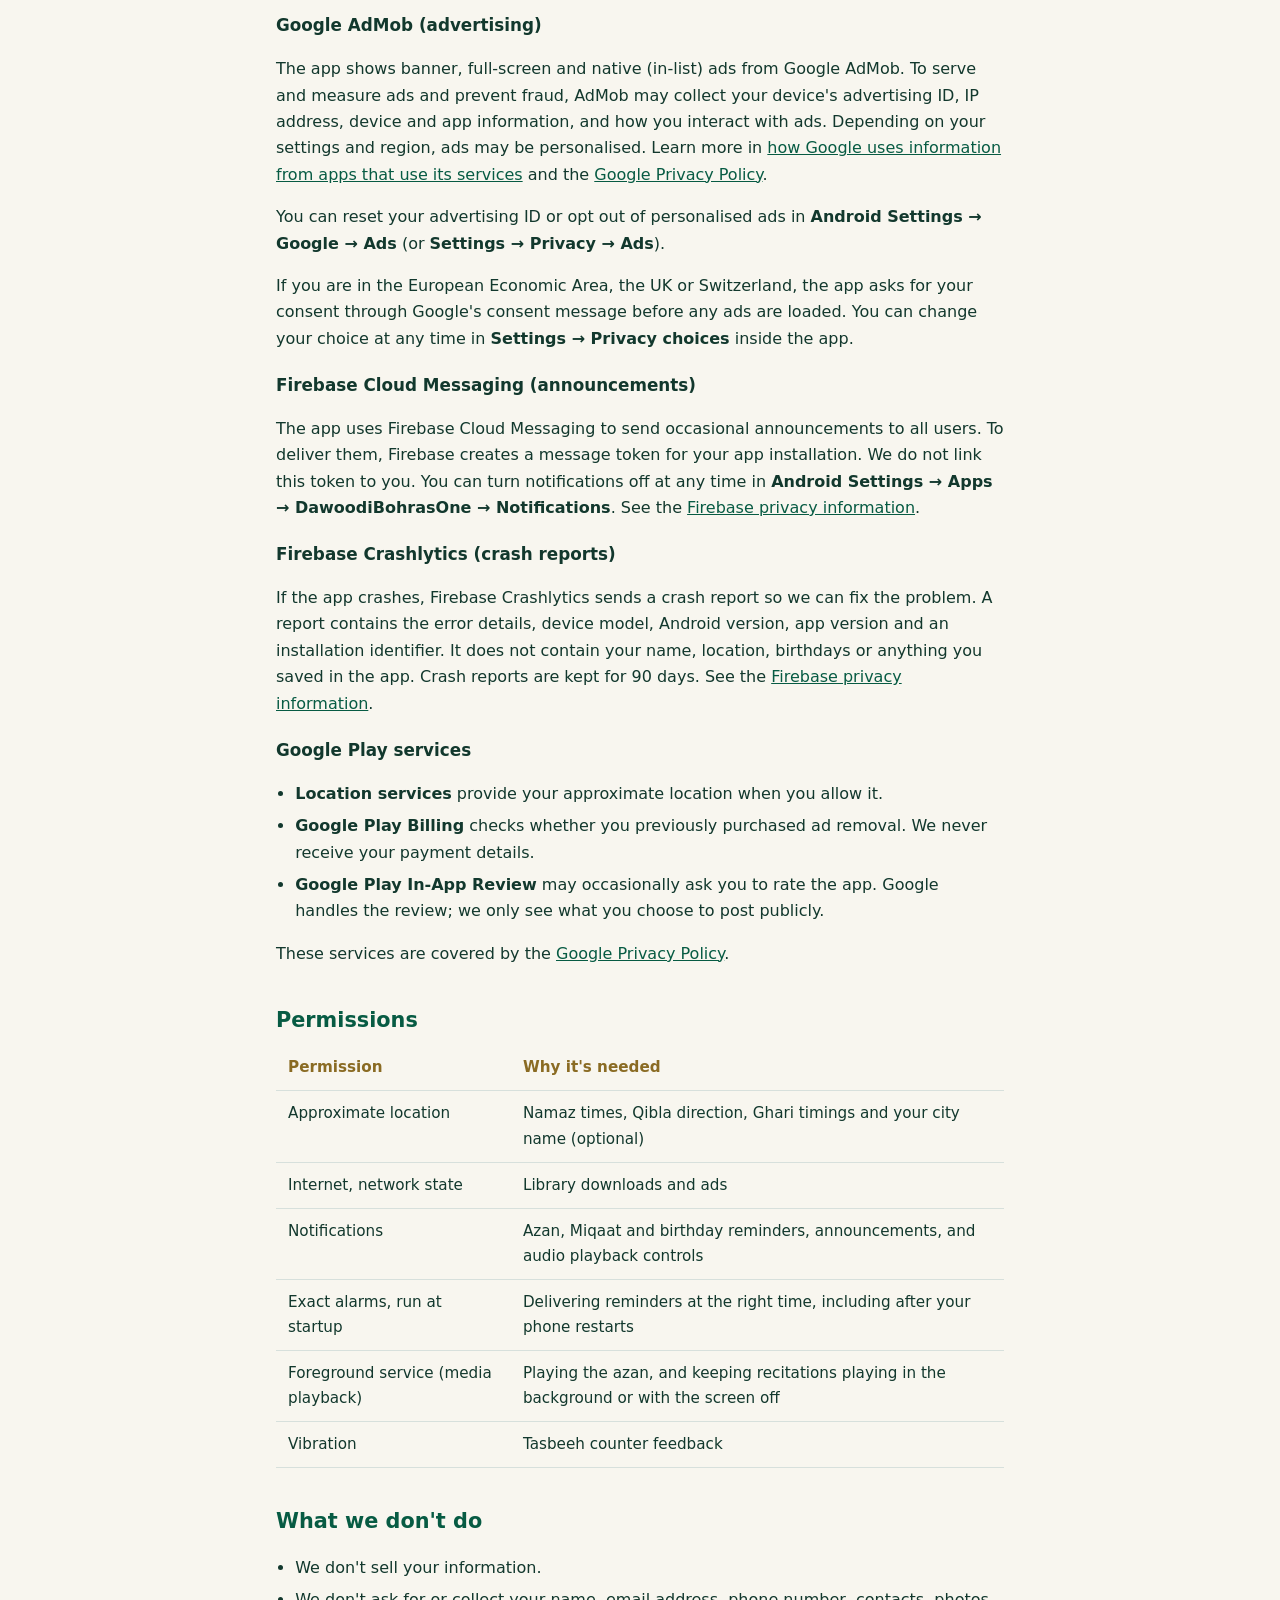
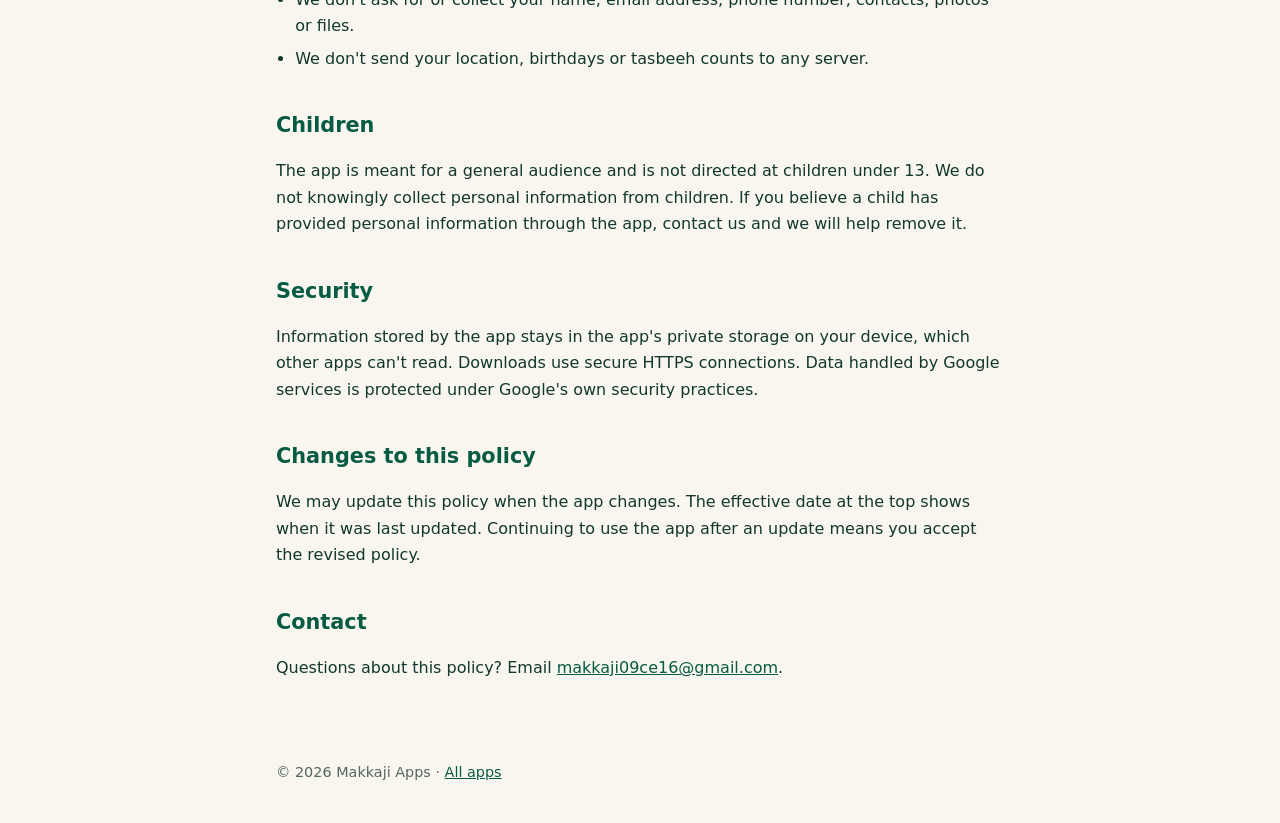
==== commit 5056af4a: "Privacy policy: don't name a specific messaging app Co-Authored-By: Claude Opus 5.5 <noreply@anthrop" ====
--- a/dawoodibohrasone/privacy-policy/index.html
+++ b/dawoodibohrasone/privacy-policy/index.html
@@ -58,7 +58,7 @@
       picker, so the app can see only the one photo you pick, never your whole gallery, and needs no photo
       permission. The photo is used only to draw the card image on your phone. It is not uploaded, stored on
       any server, or sent to us. It leaves your phone only if you choose to share the finished card, for
-      example on WhatsApp.
+      example in a messaging app.
     </p>
 
     <h3>Library downloads</h3>
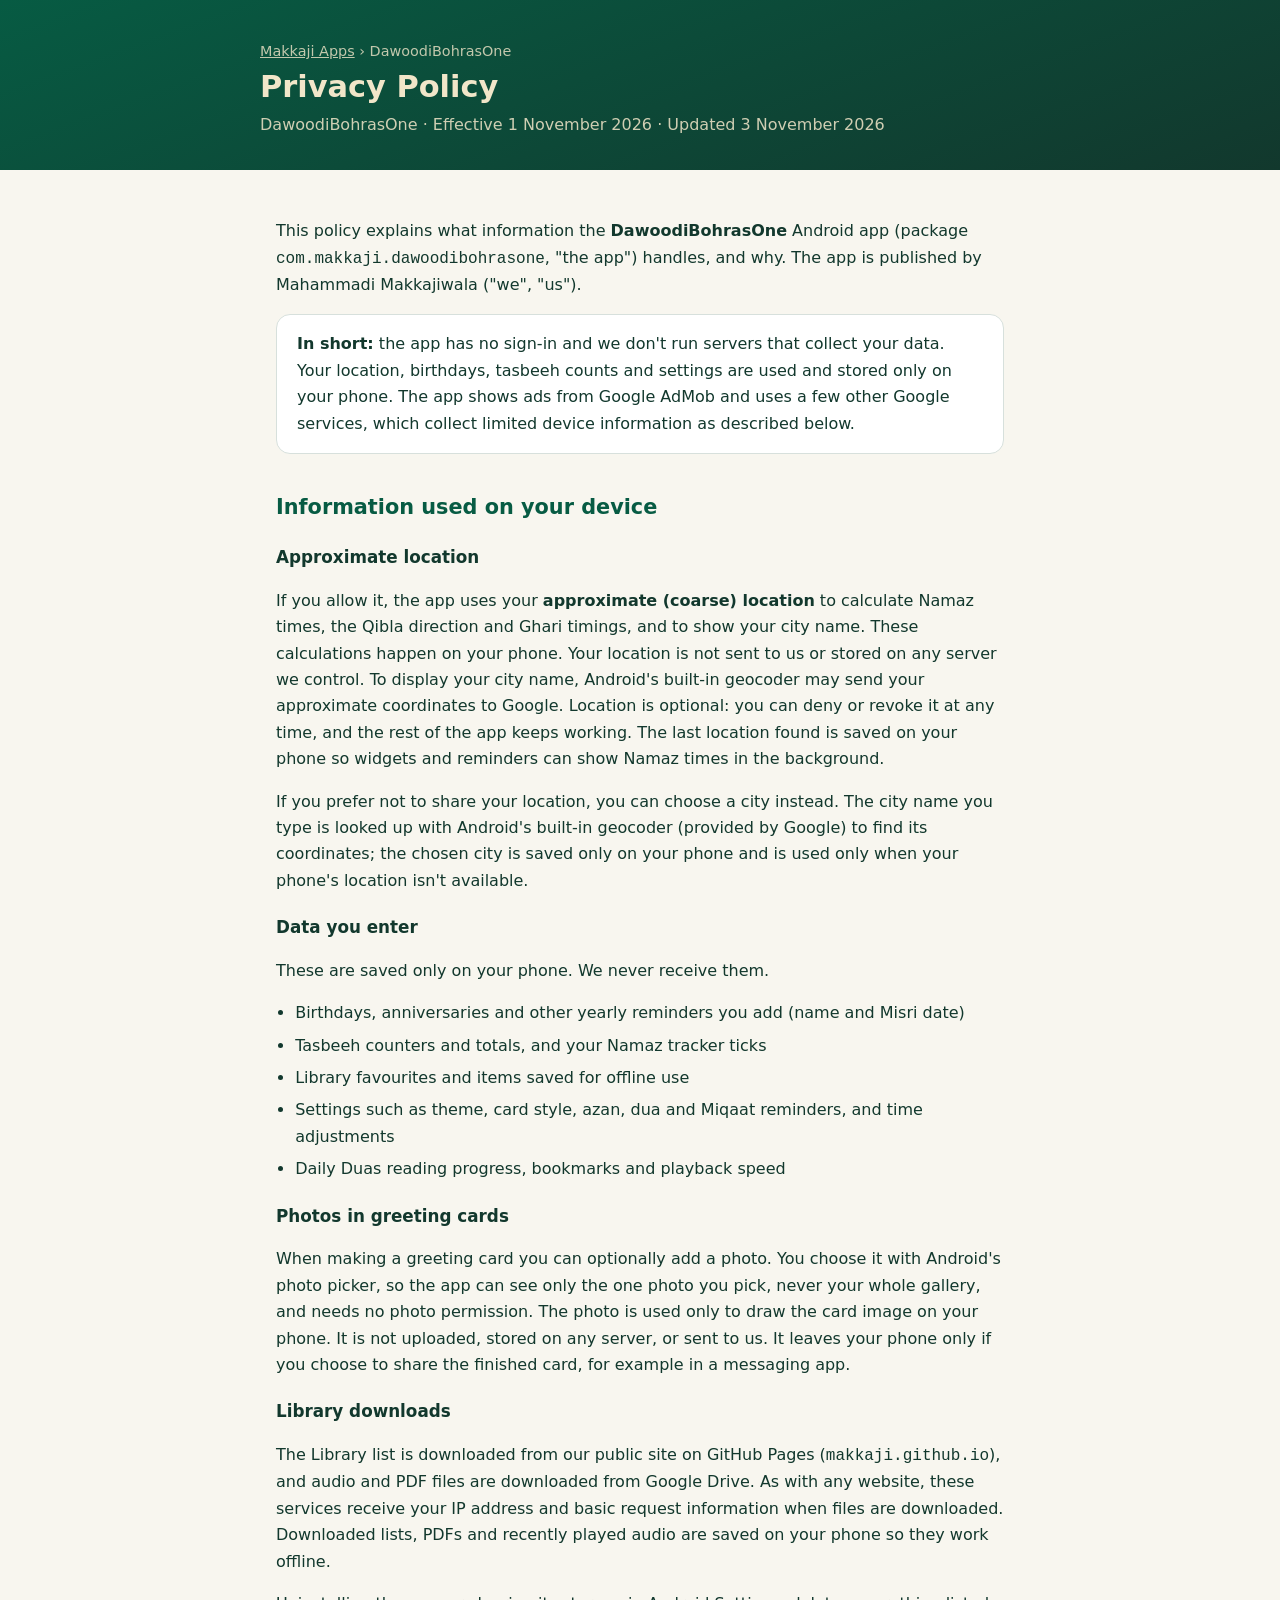
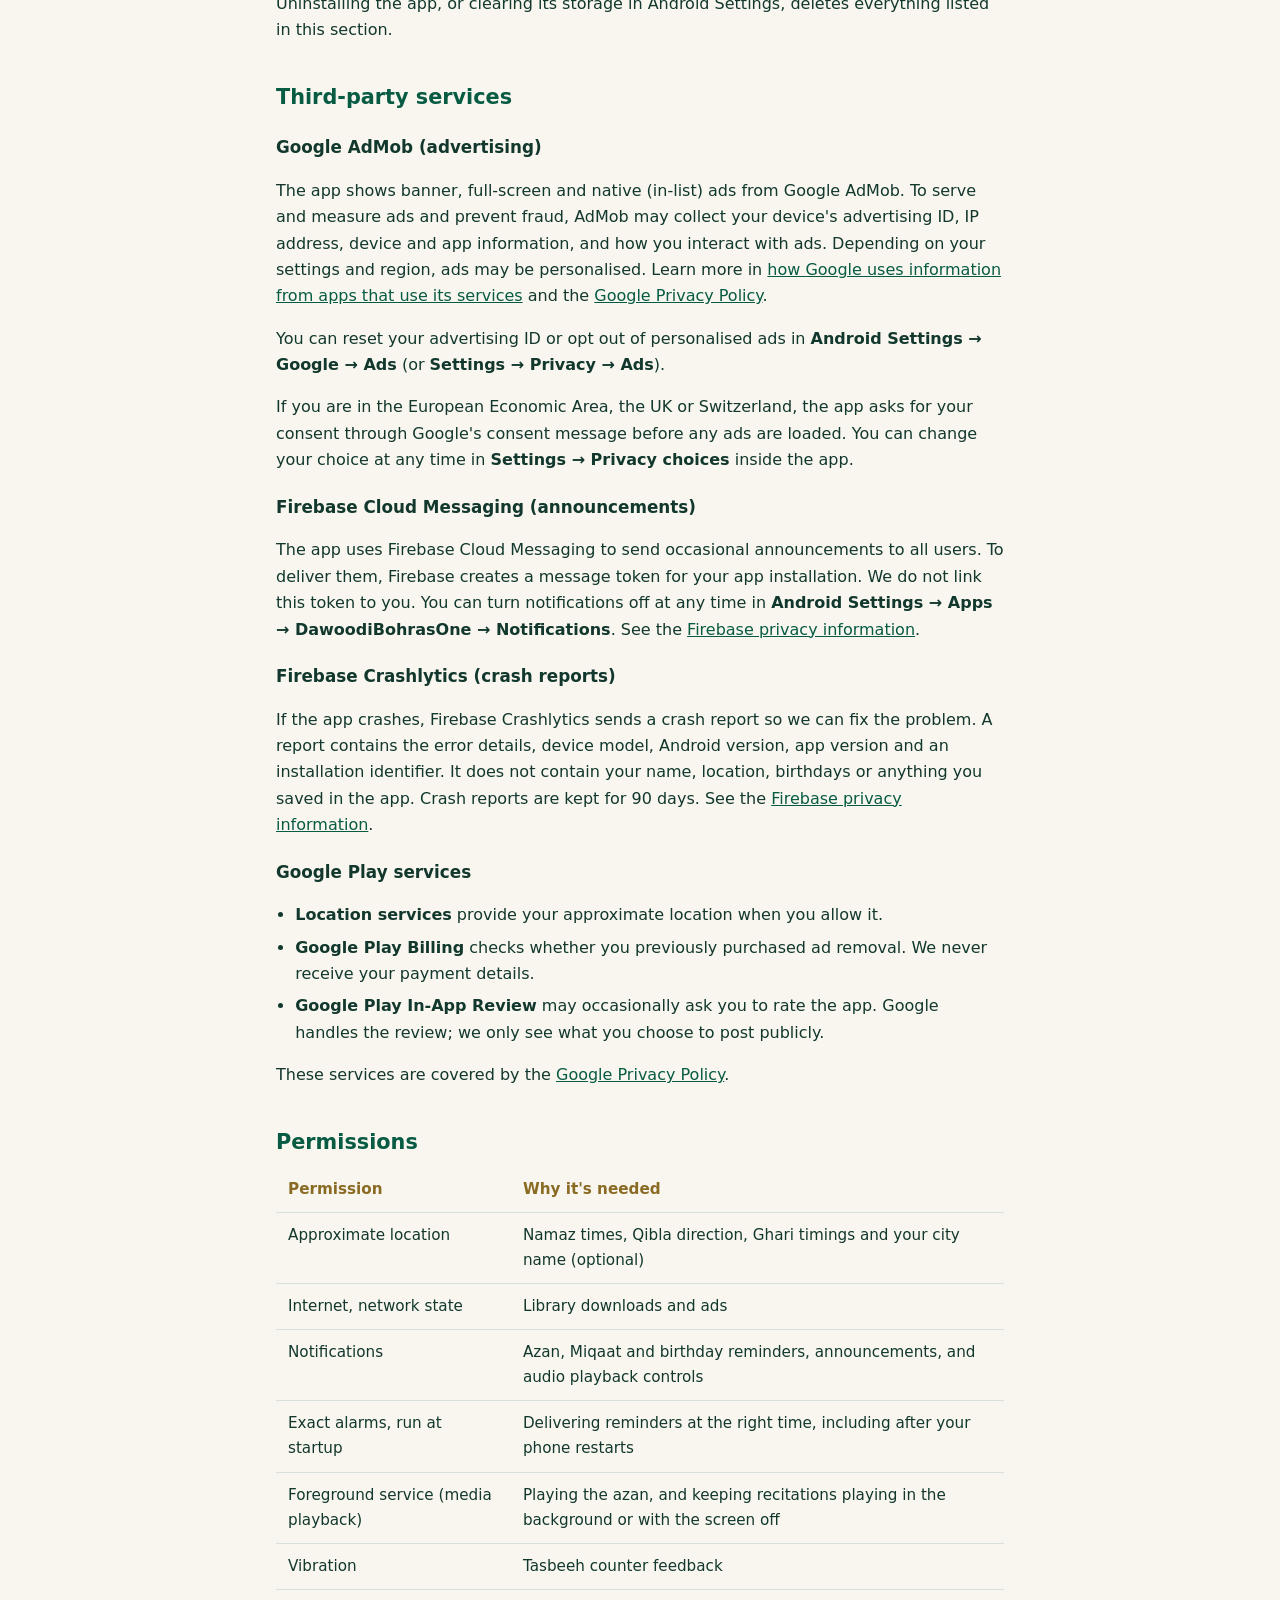
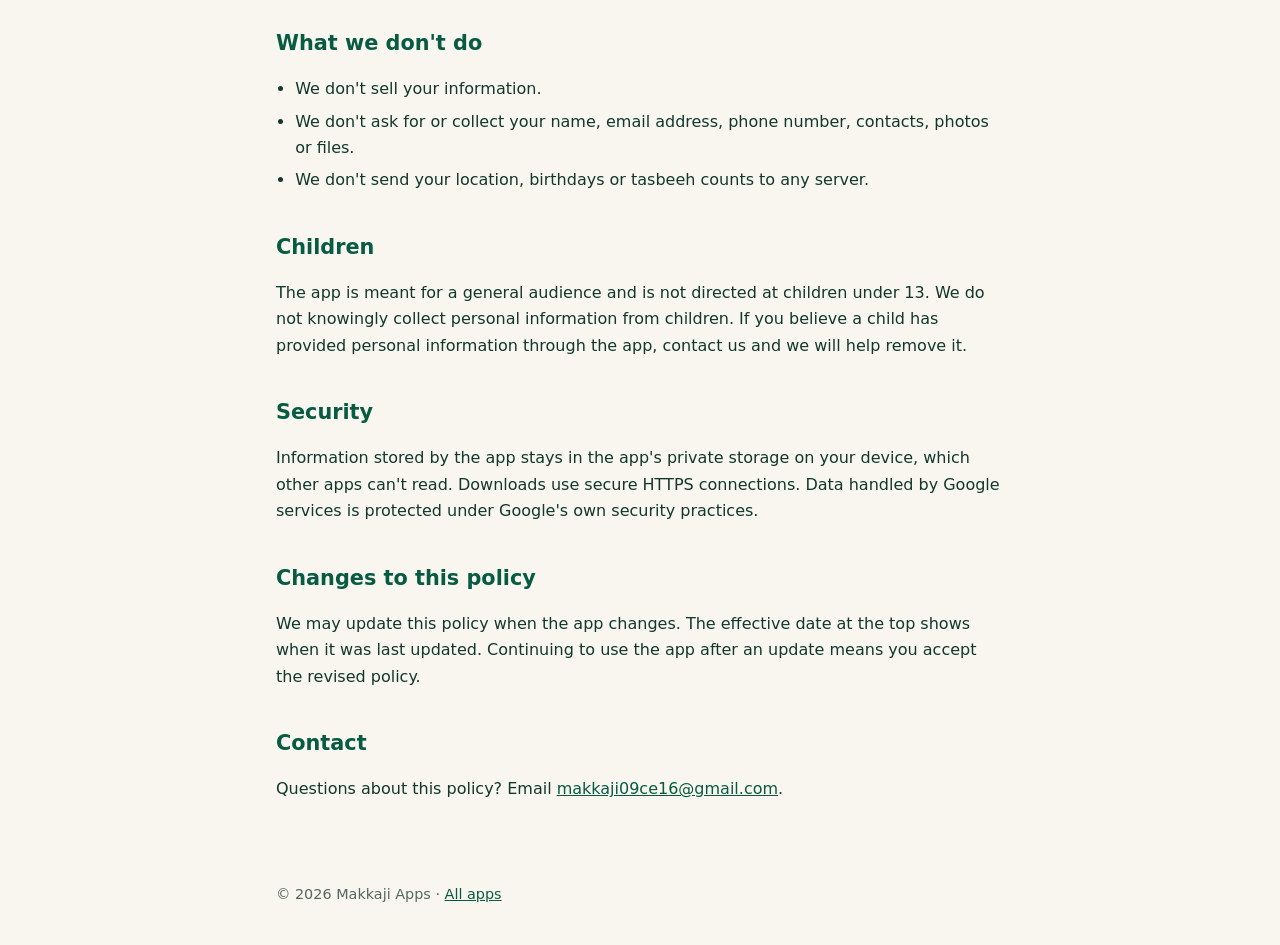
==== commit e0f9d886: "Privacy policy: choosing a city instead of sharing location Co-Authored-By: Claude Opus 5.5 <noreply" ====
--- a/dawoodibohrasone/privacy-policy/index.html
+++ b/dawoodibohrasone/privacy-policy/index.html
@@ -40,6 +40,11 @@
       city name, Android's built-in geocoder may send your approximate coordinates to Google. Location is
       optional: you can deny or revoke it at any time, and the rest of the app keeps working. The last
       location found is saved on your phone so widgets and reminders can show Namaz times in the background.
+    </p>
+    <p>
+      If you prefer not to share your location, you can choose a city instead. The city name you type is
+      looked up with Android's built-in geocoder (provided by Google) to find its coordinates; the chosen
+      city is saved only on your phone and is used only when your phone's location isn't available.
     </p>
 
     <h3>Data you enter</h3>
